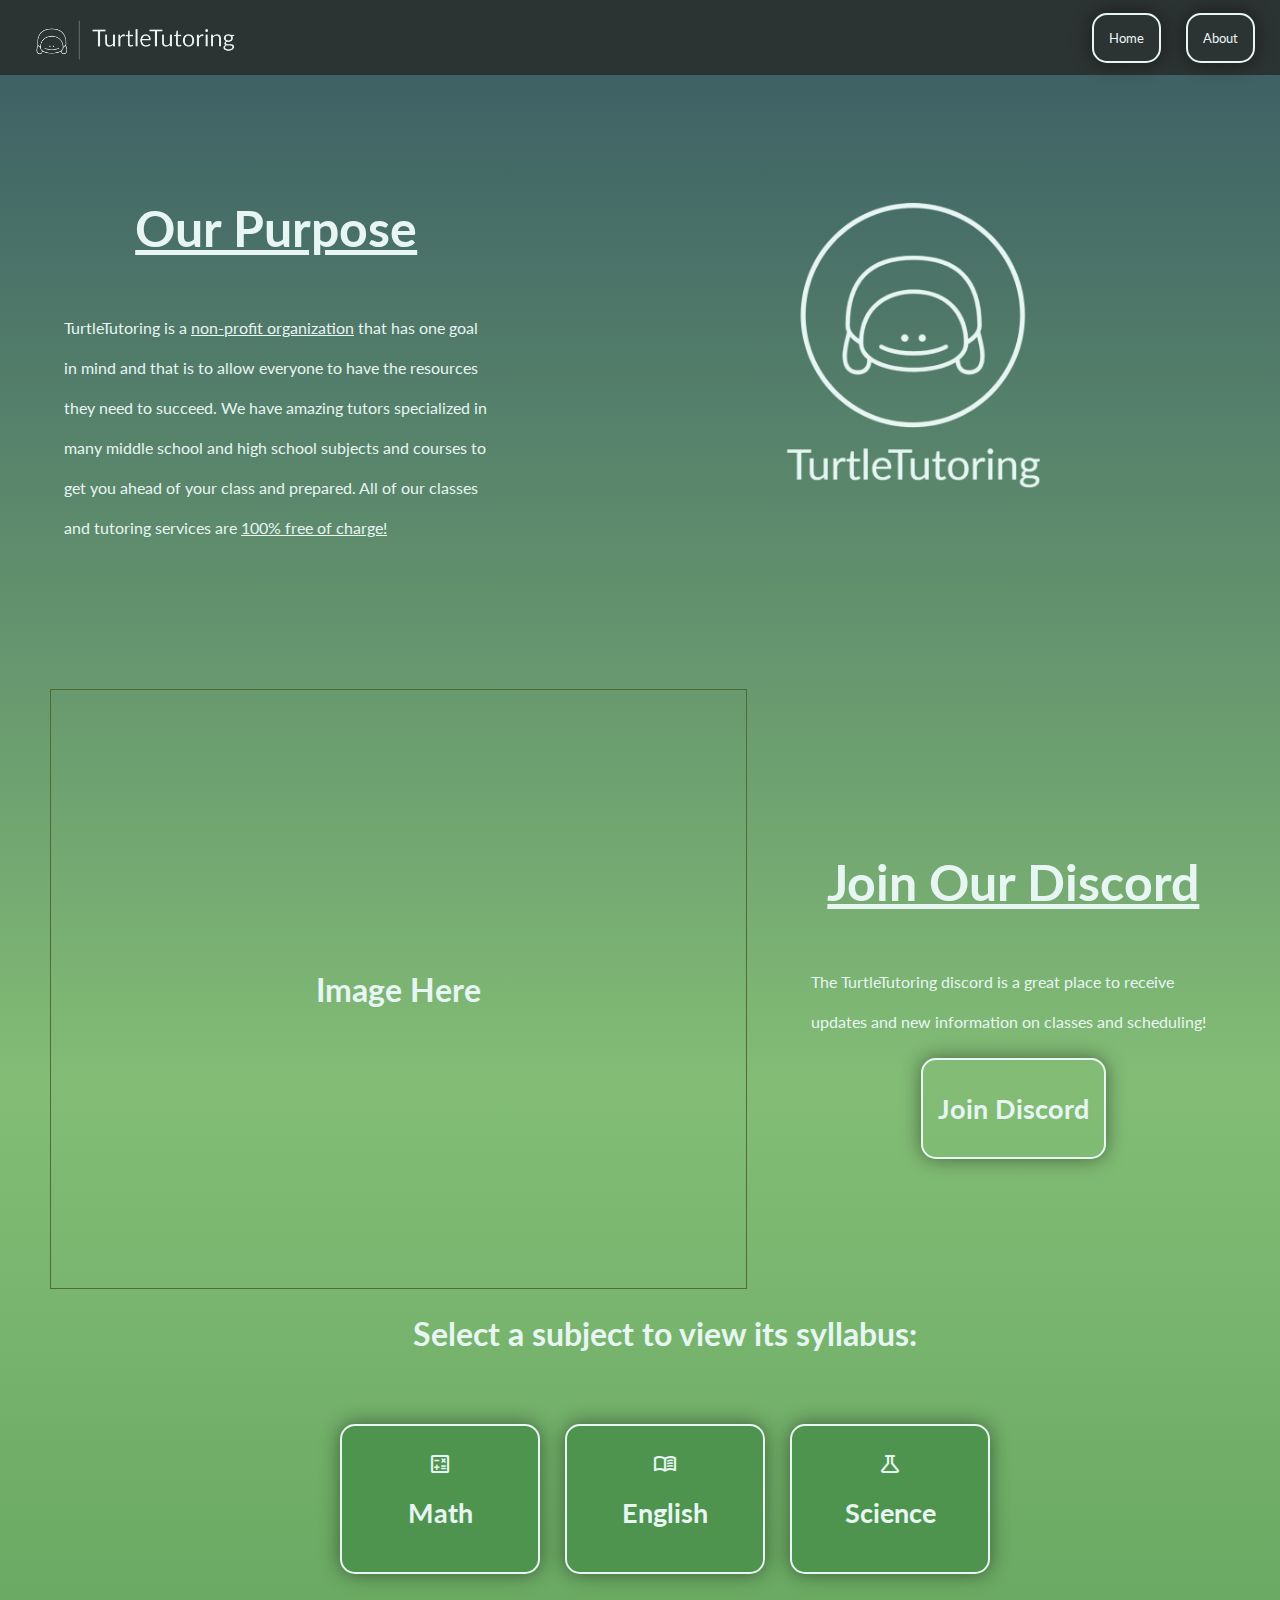
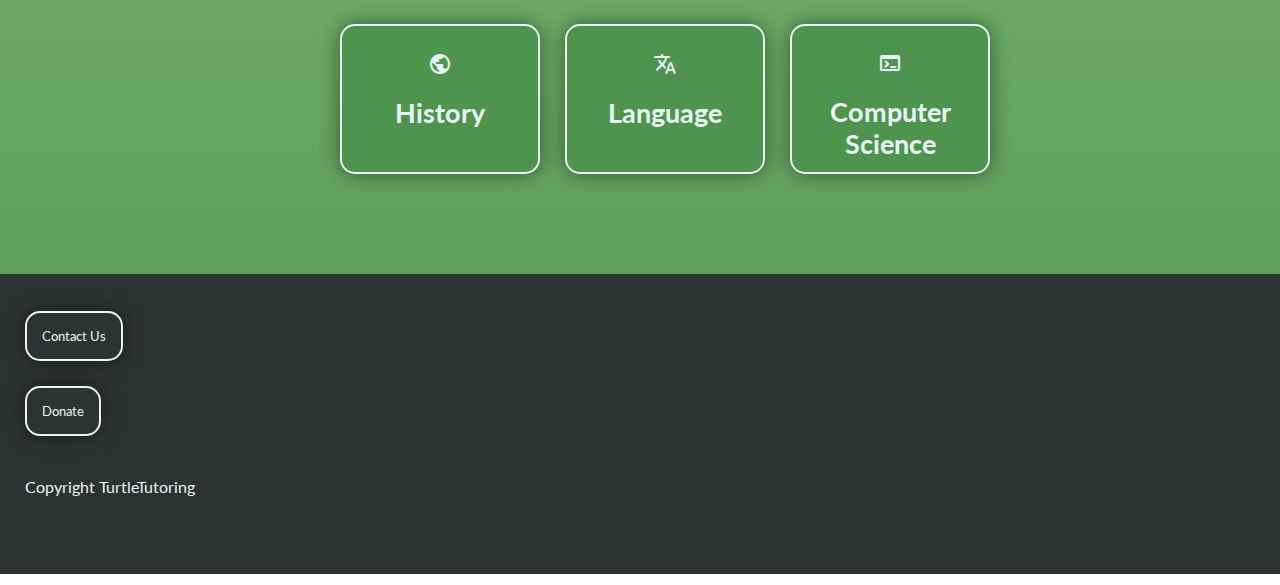
==== index.html @ 361eaab9 "Update index.html" ====
<!DOCTYPE html>
<html>
<link rel="stylesheet" href="Main.css"></link>
<link href="https://fonts.googleapis.com/css2?family=Material+Icons" rel="stylesheet">
<link href="https://fonts.googleapis.com/css2?family=Material+Symbols+Rounded" rel="stylesheet">
<link href="https://fonts.googleapis.com/css2?family=Lato:wght@700&display=swap" rel="stylesheet">
<meta name="viewport" content="width=device-width, initial-scale=1.0">

<head>
    <title>TurtleTutoring</title>
    <meta name="msvalidate.01" content="4EE247298F6957DA3C3ECA3E8CF05C0C" />
</head>

<body id="body" class="body">
    <div class="sticky">
        <div class="navbar">
            <button style="position:absolute; margin-left: 25px; margin-top: 10px; background-color: transparent; padding: 10px; border: none; box-shadow: none;" class="button"><img style="display:flex; justify-content: start; height: 40px;" src="Images/TurtleTutoringNavbar.png"></button>
            <div style=" width: 100%; height: 75px; display: flex; align-items: center; justify-content: end;">
                <button class="button">Home</button>
                <div id="spacing"></div>
                <button class="button">About</button>
                <div id="spacing"></div>
            </div>
        </div>
    </div>

    <section>
        <div style="display: flex;">
            <div id="titlearea">
                <h1 style="font-size: 50px;"><u>Our Purpose</u></h1>
                <p style="line-height: 40px;">TurtleTutoring is a <u>non-profit organization</u> that has one goal in mind and that is to allow everyone to have the resources they need to succeed. We have amazing tutors specialized in many middle school and high school subjects and courses to get you ahead of your class and prepared. All of our classes and tutoring services are <u>100% free of charge!</u></p>
            </div>
            <div style="display: flex; justify-content: center; align-items: center; background-color: transparent; width: 60%">
                <img style="width: 500px; height: 500px;" src="Images/TurtleTutoringLogo.png">
            </div>
        </div>
    </section>

    <div id="spacing"></div>

    <div style="display: flex;">
        <div style="display: flex; align-items: center; justify-content: center; width: 60%; border: 1px solid #4E6B35; margin-left: 50px;">
            <h1>Image Here</h1>
        </div>
        <div id="sidetext">
            <h1 style="font-size: 50px;"><u>Join Our Discord</u></h1>
            <p style="line-height: 40px;">The TurtleTutoring discord is a great place to receive updates and new information on classes and scheduling!</p>
            <div class="buttonholder">
                <button onclick="discord();" class="button">
                    <h1>Join Discord</h1>
                </button>
            </div>
        </div>
    </div>

    <section>
        <div style="display: flex; align-items:center; justify-content: center;">
            <div id="spacing"></div>
            <div id="spacing"></div>
            
            

            <div>

                <h1 style="text-align: center; margin-top: 25px;">Select a subject to view its syllabus:</h1>
                <div class="cardholder">

                    <div class="buttonholder">
                        <button class="cardbutton">
                            <span class="material-symbols-rounded">calculate</span>
                            <h1 style="text-align: center;">Math</h1>
                        </button>
                    </div>
            
                    <div id="spacing"></div>
            
                    <div class="buttonholder">
                        <button class="cardbutton">
                            <span class="material-symbols-rounded">menu_book</span>
                            <h1 style="text-align: center;">English</h1>
                        </button>
                    </div>
            
                    <div id="spacing"></div>
            
                    <div class="buttonholder">
                        <button class="cardbutton">
                            <span class="material-symbols-rounded">science</span>
                            <h1 style="text-align: center;">Science</h1>
                        </button>
                    </div>
                </div>

                <div class="cardholder">
                    <div class="buttonholder">
                        <button class="cardbutton">
                            <span class="material-symbols-rounded">public</span>
                            <h1 style="text-align: center;">History</h1>
                        </button>
                    </div>
            
                    <div id="spacing"></div>
            
                    <div class="buttonholder">
                        <button class="cardbutton">
                            <span class="material-symbols-rounded">translate</span>
                            <h1 style="text-align: center;">Language</h1>
                        </button>
                    </div>
            
                    <div id="spacing"></div>
            
                    <div class="buttonholder">
                        <button class="cardbutton">
                            <span class="material-symbols-rounded">terminal</span>
                            <h1 style="text-align: center;">Computer Science</h1>
                        </button>
                    </div>
                </div>

                <div class="cardholder">
                    <div class="buttonholder">
                        
                    </div>
                </div>
            </div>
        </div>
    </section>

    <section>
        
    </section>

    <div id="spacing"></div>
    <div id="spacing"></div>
    <div id="spacing"></div>
    <div id="spacing"></div>

    <section>
        <div style="display: flex; background-color: #2C3333; padding-bottom: 50px; align-items: center; width: 100%; height: 250px;">
            <div id="spacing"></div>
            <div>
                <div id="spacing"></div>
                <button class="button">Contact Us</button>
                <div id="spacing"></div>
                <button class="button">Donate</button>
                <div id="spacing"></div>
                <p>Copyright TurtleTutoring</p>
            </div>
        </div>
    </section>

</html>
<script src="Main.js"></script>
<script async src="https://www.googletagmanager.com/gtag/js?id=UA-235185676-1%22%3E"></script>
<script>
  window.dataLayer = window.dataLayer || [];
  function gtag(){dataLayer.push(arguments);}
  gtag('js', new Date());

  gtag('config', 'UA-235185676-1');
</script>
---- Main.css ----
html {
    background-image: linear-gradient(#395B64, #83BD75, #4E944F);
    font-family: Lato;
    overflow-x: hidden;
    color: #E7F6F2;
}

body {
    margin: 0;
    padding: 0;
    animation: fadeInAnimation ease 3s;
    animation-iteration-count: 1;
    animation-fill-mode: forwards;
}
  
@keyframes fadeInAnimation {
    0% {
        opacity: 0;
    }
    100% {
        opacity: 1;
     }
}

.sticky {
    position: sticky;
    top: 0;
    width: 100%;
    height: 75px;
    z-index: 10;
}

.navbar {
    background-color: #2C3333;
    margin-top: -11px;
    height: 75px;
    z-index: 10;
  }

#titlearea {
    display: flex;
    background-color: transparent;
    width: 35%;
    padding: 0% 5%;
    height: 600px;
    align-items: center;
    justify-content: center;
    z-index: -1;
    flex-flow: column;
}

#sidetext {
    display: flex;
    background-color: transparent;
    width: 35%;
    padding: 0% 5%;
    height: 600px;
    align-items: center;
    justify-content: center;
    flex-flow: column;
}


#subjecttitlearea {
    position: absolute;
    background-color: #90fdaa;
    width: 100%;
    height: 150px;
    margin-top: -100px;
    z-index: -1;
}

#spacing {
    width: 25px;
    height: 25px;
}

#pageend {
    height: 25px;
}

.cardholder {
    display: flex;
    justify-content: center;
}

/* .cardnohover {
    margin-top: 50px;
    background-color: #B5D359;
    border-radius: 15px;
    width: 200px;
    height: 150px;
    transition: 0.5s;
    padding: 25px;
    box-shadow: 0px 0px 20px #00000075;
    border: 2px solid #4E6B35;
}

.card {
    margin-top: 50px;
    background-color: #B5D359;
    border-radius: 15px;
    width: 200px;
    height: 150px;
    transition: 0.5s;
    padding: 25px;
    box-shadow: 0px 0px 20px #00000075;
    border: 2px solid #4E6B35;
}

.card:hover {
    box-shadow: 0px 0px 20px #000000;
    transform: scale(1.1);
    transition: 0.5s;
} */

.buttonholder {
    display: flex;
    justify-content: center;
}

.cardbutton {
    margin-top: 50px;
    background-color: #4E944F;
    color: #E7F6F2;
    font-family: Lato;
    border-radius: 15px;
    width: 200px;
    height: 150px;
    outline: none;
    border: none;
    box-shadow: 0px 0px 20px #00000075;
    padding: 25px;
    transition: 0.5s;
    border: 2px solid #E7F6F2;
}

.cardbutton:hover {
    box-shadow: 0px 0px 20px #000000;
    transform: scale(1.1);
    transition: 0.5s;
}

.button {
    background-color: transparent;
    color: #E7F6F2;
    font-family: Lato;
    border-radius: 15px;
    outline: none;
    border: none;
    box-shadow: 0px 0px 20px #00000075;
    padding: 15px;
    transition: 0.5s;
    border: 2px solid #E7F6F2;
}

.button:hover {
    transform: scale(1.1);
    transition: 0.5s;
}

.text {
    margin-top: 100px;
    text-align: center;
    line-height: 50px;
}
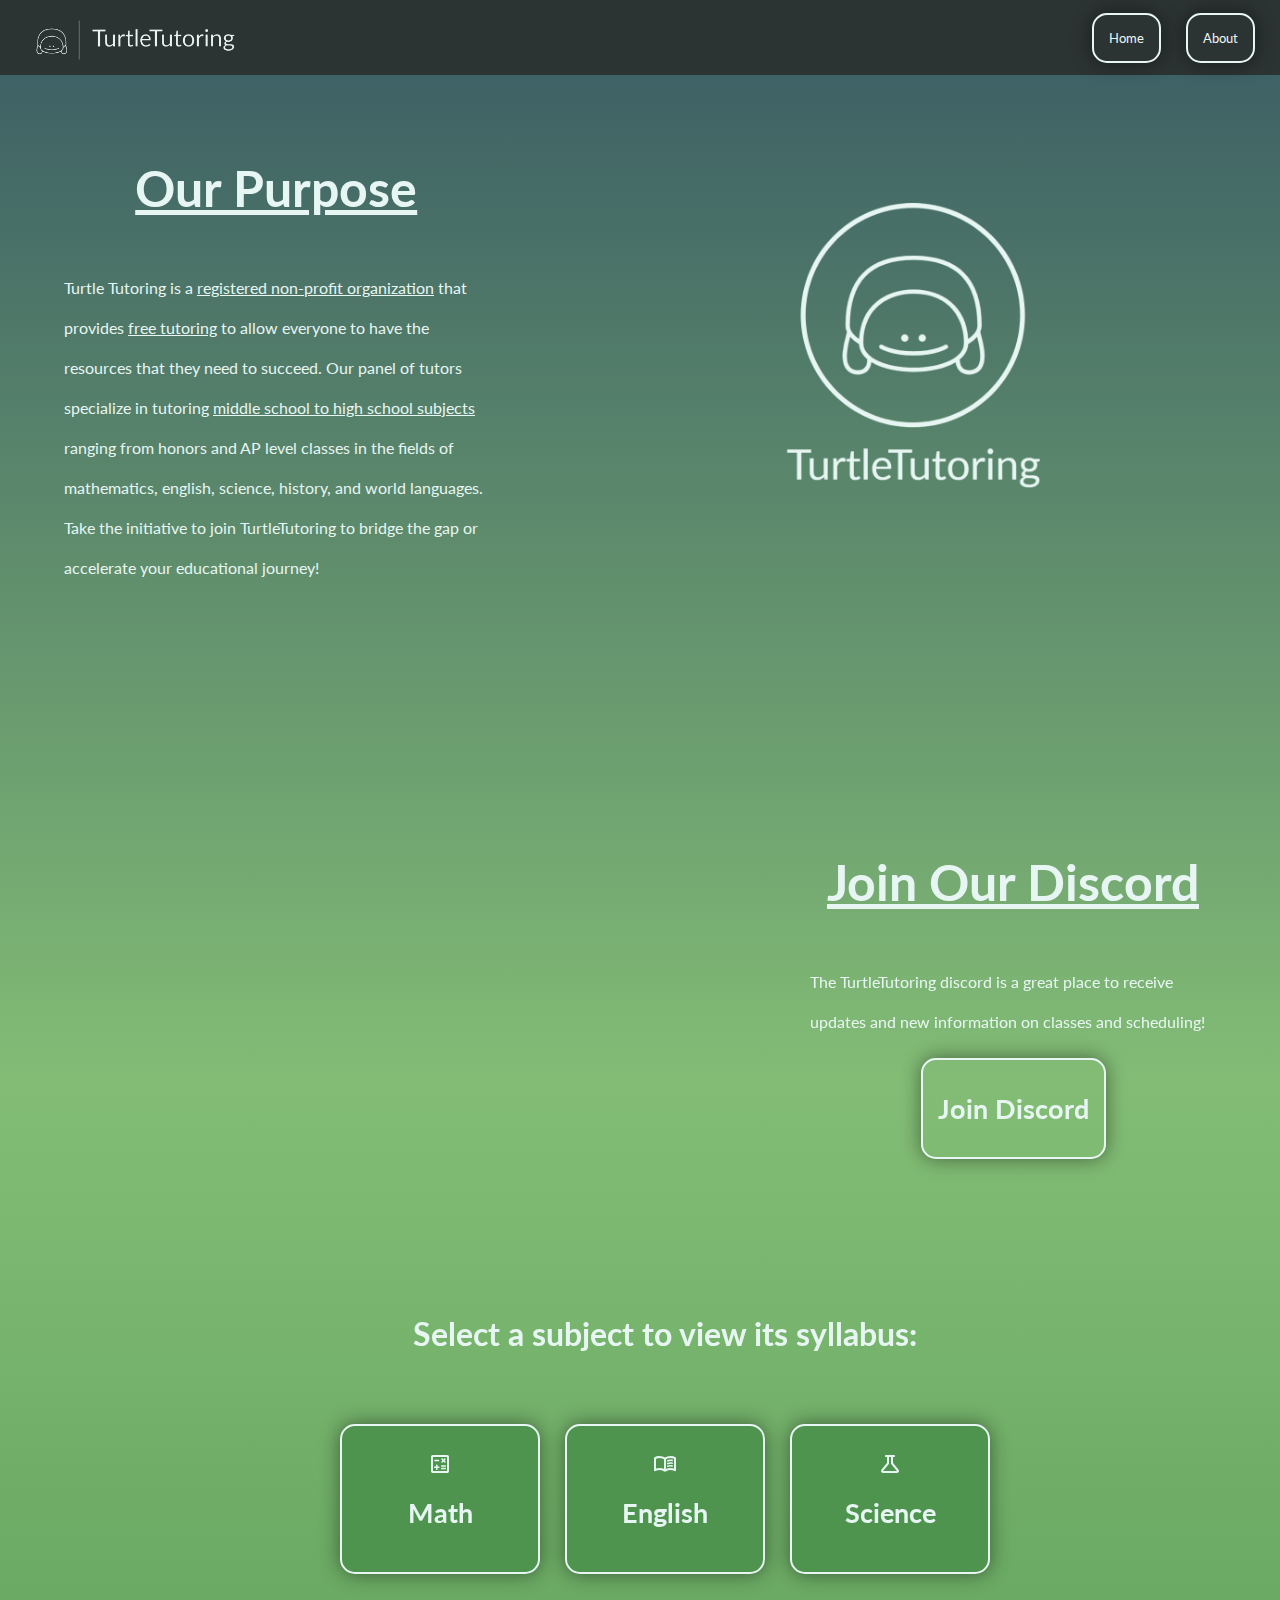
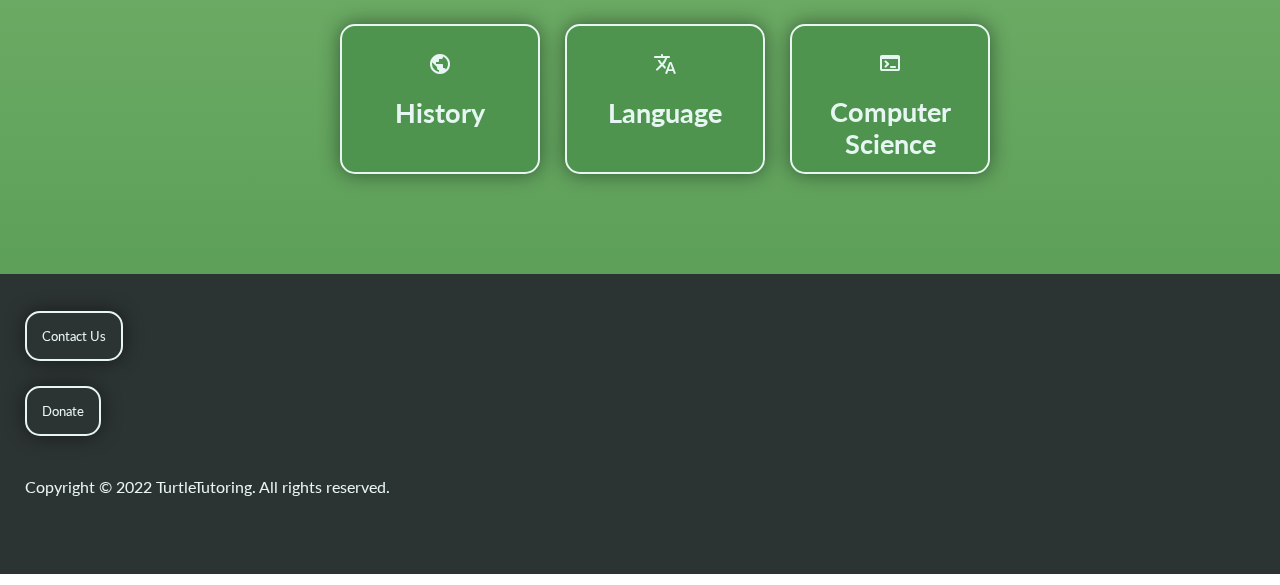
==== commit 2ceade86: "Update index.html" ====
--- a/index.html
+++ b/index.html
@@ -3,22 +3,23 @@
 <link rel="stylesheet" href="Main.css"></link>
 <link href="https://fonts.googleapis.com/css2?family=Material+Icons" rel="stylesheet">
 <link href="https://fonts.googleapis.com/css2?family=Material+Symbols+Rounded" rel="stylesheet">
-<link href="https://fonts.googleapis.com/css2?family=Lato:wght@700&display=swap" rel="stylesheet">
+<link href="https://fonts.googleapis.com/css2?family=Lato:wght@500&display=swap" rel="stylesheet">
+<link rel="icon" type="image/x-icon" href="Images/TurtleTutoringLogo.png">
 <meta name="viewport" content="width=device-width, initial-scale=1.0">
+
 
 <head>
     <title>TurtleTutoring</title>
-    <meta name="msvalidate.01" content="4EE247298F6957DA3C3ECA3E8CF05C0C" />
 </head>
 
 <body id="body" class="body">
     <div class="sticky">
         <div class="navbar">
-            <button style="position:absolute; margin-left: 25px; margin-top: 10px; background-color: transparent; padding: 10px; border: none; box-shadow: none;" class="button"><img style="display:flex; justify-content: start; height: 40px;" src="Images/TurtleTutoringNavbar.png"></button>
-            <div style=" width: 100%; height: 75px; display: flex; align-items: center; justify-content: end;">
-                <button class="button">Home</button>
+            <button onclick="home();" style="position:absolute; margin-left: 25px; margin-top: 10px; background-color: transparent; padding: 10px; border: none; box-shadow: none;" class="button"><img style="display:flex; justify-content: start; height: 40px;" src="Images/TurtleTutoringNavbar.png"></button>
+            <div style="width: 100%; height: 75px; display: flex; align-items: center; justify-content: end;">
+                <button onclick="home();" class="button">Home</button>
                 <div id="spacing"></div>
-                <button class="button">About</button>
+                <button onclick="about();" class="button">About</button>
                 <div id="spacing"></div>
             </div>
         </div>
@@ -28,7 +29,11 @@
         <div style="display: flex;">
             <div id="titlearea">
                 <h1 style="font-size: 50px;"><u>Our Purpose</u></h1>
-                <p style="line-height: 40px;">TurtleTutoring is a <u>non-profit organization</u> that has one goal in mind and that is to allow everyone to have the resources they need to succeed. We have amazing tutors specialized in many middle school and high school subjects and courses to get you ahead of your class and prepared. All of our classes and tutoring services are <u>100% free of charge!</u></p>
+                <p style="line-height: 40px;">Turtle Tutoring is a <u>registered non-profit organization</u> that provides <u>free tutoring</u> to 
+                    allow everyone to have the resources that they need to succeed. Our panel of tutors specialize in tutoring 
+                    <u>middle school to high school subjects</u> ranging from honors and AP level classes 
+                    in the fields of mathematics, english, science, history, and world languages. 
+                    Take the initiative to join TurtleTutoring to bridge the gap or accelerate your educational journey!</p>
             </div>
             <div style="display: flex; justify-content: center; align-items: center; background-color: transparent; width: 60%">
                 <img style="width: 500px; height: 500px;" src="Images/TurtleTutoringLogo.png">
@@ -39,8 +44,8 @@
     <div id="spacing"></div>
 
     <div style="display: flex;">
-        <div style="display: flex; align-items: center; justify-content: center; width: 60%; border: 1px solid #4E6B35; margin-left: 50px;">
-            <h1>Image Here</h1>
+        <div style="display: flex; align-items: center; justify-content: center; width: 60%; margin-left: 50px;">
+            <iframe src="https://discord.com/widget?id=997608874729275493&theme=light" width="350" height="500" allowtransparency="true" frameborder="0" sandbox="allow-popups allow-popups-to-escape-sandbox allow-same-origin allow-scripts"></iframe>
         </div>
         <div id="sidetext">
             <h1 style="font-size: 50px;"><u>Join Our Discord</u></h1>
@@ -56,9 +61,7 @@
     <section>
         <div style="display: flex; align-items:center; justify-content: center;">
             <div id="spacing"></div>
-            <div id="spacing"></div>
-            
-            
+            <div id="spacing"></div>            
 
             <div>
 
@@ -66,7 +69,7 @@
                 <div class="cardholder">
 
                     <div class="buttonholder">
-                        <button class="cardbutton">
+                        <button onclick="math();" class="cardbutton">
                             <span class="material-symbols-rounded">calculate</span>
                             <h1 style="text-align: center;">Math</h1>
                         </button>
@@ -145,7 +148,7 @@
                 <div id="spacing"></div>
                 <button class="button">Donate</button>
                 <div id="spacing"></div>
-                <p>Copyright TurtleTutoring</p>
+                <p>Copyright © 2022 TurtleTutoring. All rights reserved.</p>
             </div>
         </div>
     </section>
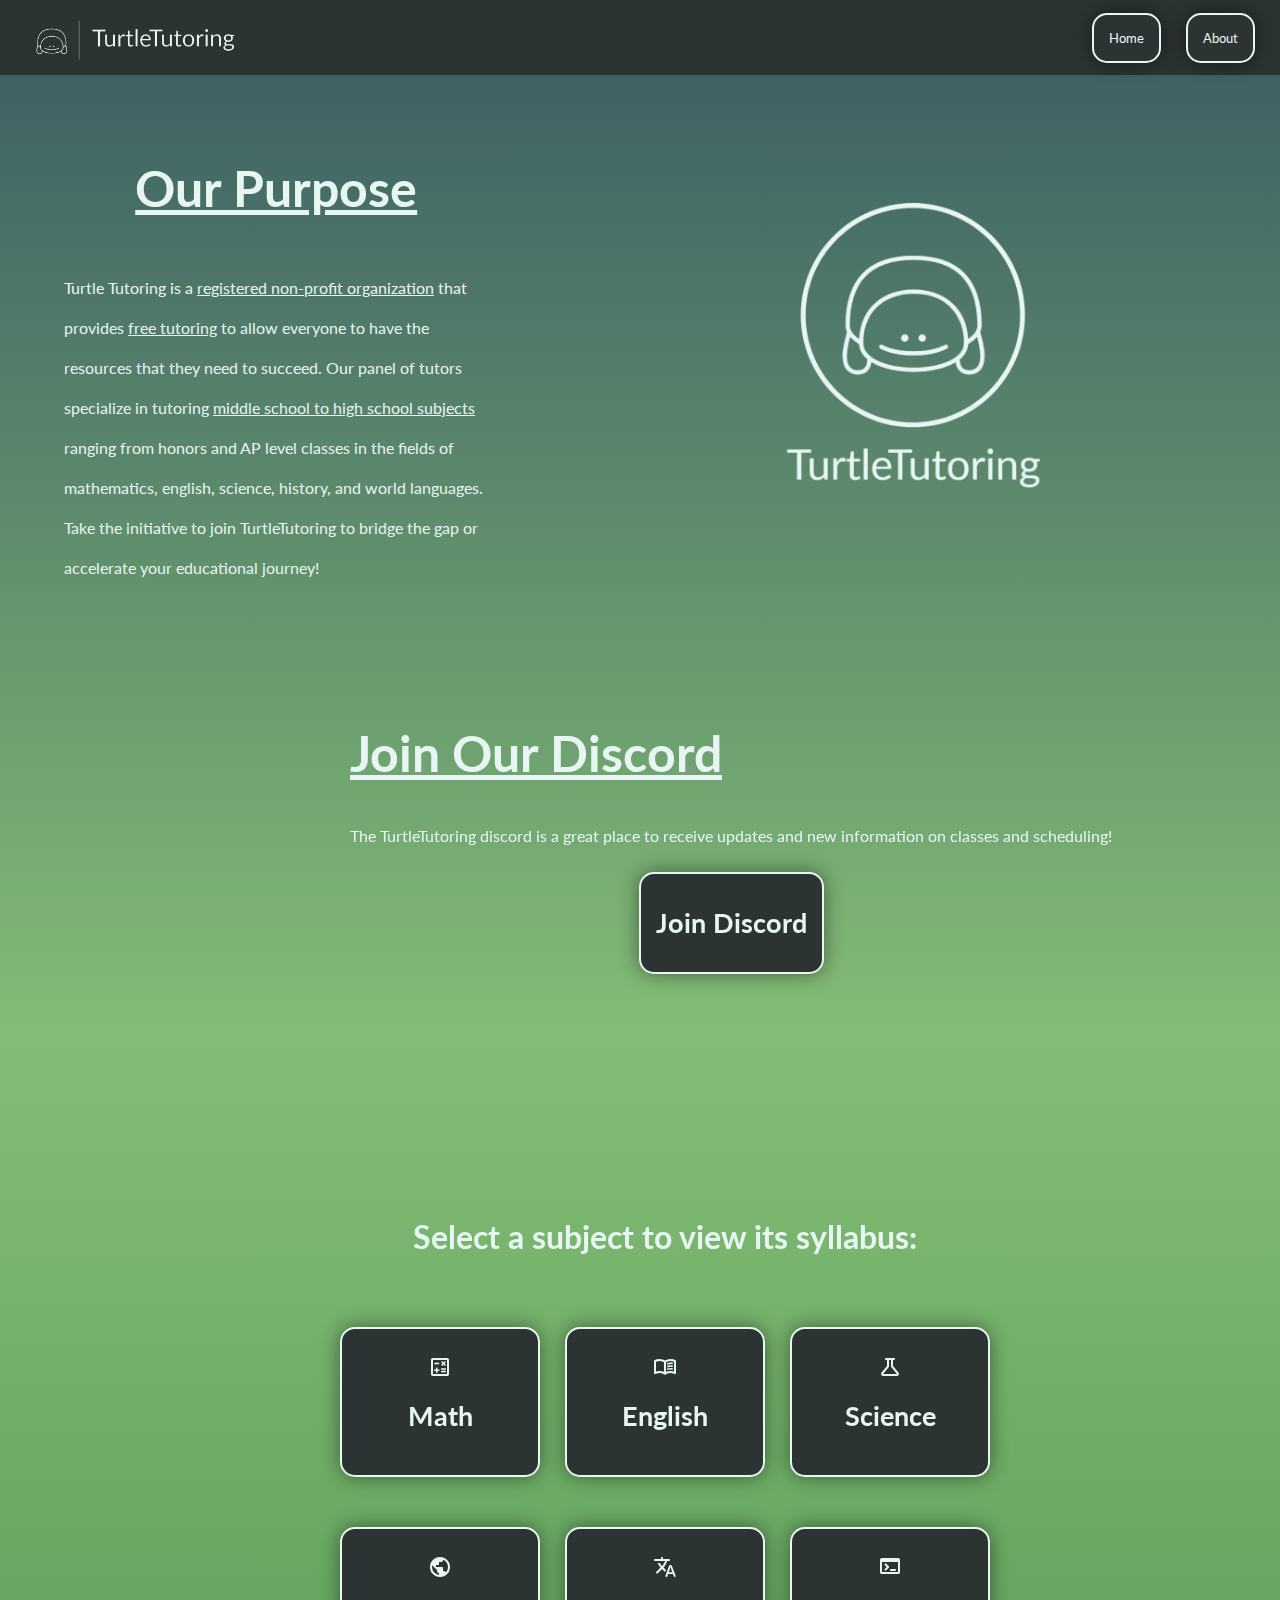
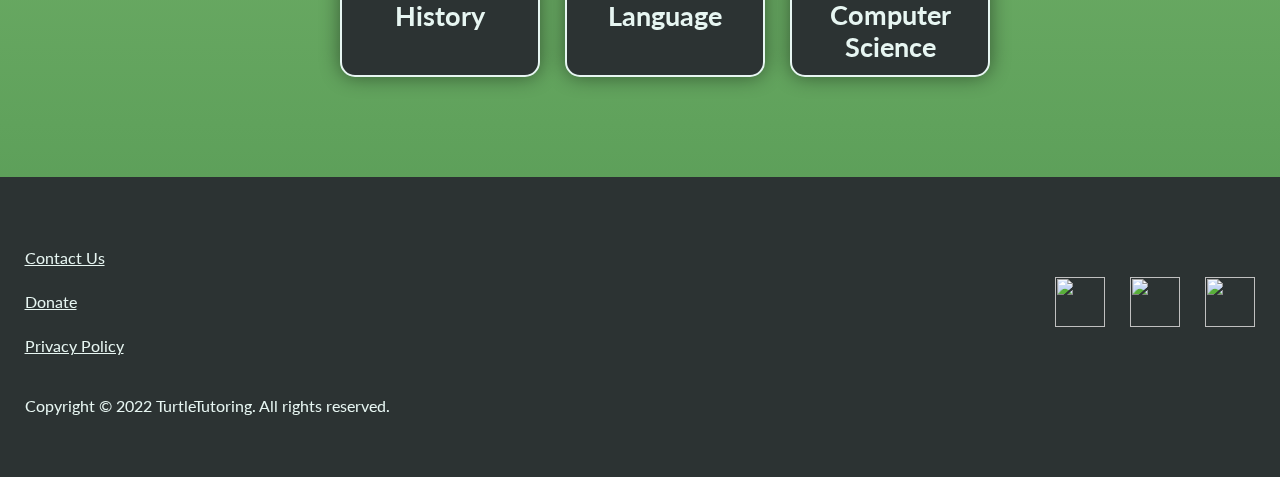
==== commit f38c3f55: "Update index.html" ====
--- a/index.html
+++ b/index.html
@@ -33,7 +33,8 @@
                     allow everyone to have the resources that they need to succeed. Our panel of tutors specialize in tutoring 
                     <u>middle school to high school subjects</u> ranging from honors and AP level classes 
                     in the fields of mathematics, english, science, history, and world languages. 
-                    Take the initiative to join TurtleTutoring to bridge the gap or accelerate your educational journey!</p>
+                    Take the initiative to join TurtleTutoring to bridge the gap or accelerate your educational journey!
+                </p>
             </div>
             <div style="display: flex; justify-content: center; align-items: center; background-color: transparent; width: 60%">
                 <img style="width: 500px; height: 500px;" src="Images/TurtleTutoringLogo.png">
@@ -44,10 +45,10 @@
     <div id="spacing"></div>
 
     <div style="display: flex;">
-        <div style="display: flex; align-items: center; justify-content: center; width: 60%; margin-left: 50px;">
+        <div id="widesidetext">
             <iframe src="https://discord.com/widget?id=997608874729275493&theme=light" width="350" height="500" allowtransparency="true" frameborder="0" sandbox="allow-popups allow-popups-to-escape-sandbox allow-same-origin allow-scripts"></iframe>
         </div>
-        <div id="sidetext">
+        <div id="slimsidetext">
             <h1 style="font-size: 50px;"><u>Join Our Discord</u></h1>
             <p style="line-height: 40px;">The TurtleTutoring discord is a great place to receive updates and new information on classes and scheduling!</p>
             <div class="buttonholder">
@@ -130,10 +131,6 @@
         </div>
     </section>
 
-    <section>
-        
-    </section>
-
     <div id="spacing"></div>
     <div id="spacing"></div>
     <div id="spacing"></div>
@@ -142,13 +139,25 @@
     <section>
         <div style="display: flex; background-color: #2C3333; padding-bottom: 50px; align-items: center; width: 100%; height: 250px;">
             <div id="spacing"></div>
-            <div>
+            <div style="display: flex; background-color: transparent; width: 30%; flex-flow: column;">
                 <div id="spacing"></div>
-                <button class="button">Contact Us</button>
                 <div id="spacing"></div>
-                <button class="button">Donate</button>
+                <div id="spacing"></div>
+                <a href="" style="color: #E7F6F2">Contact Us</a>
+                <div id="spacing"></div>
+                <a href="" style="color: #E7F6F2">Donate</a>
+                <div id="spacing"></div>
+                <a href="Privacy.html" style="color: #E7F6F2">Privacy Policy</a>
                 <div id="spacing"></div>
                 <p>Copyright © 2022 TurtleTutoring. All rights reserved.</p>
+            </div>
+            <div style="display: flex; justify-content: right; background-color: transparent; width: 70%">
+                <img style="width: 50px; height: 50px;" src="Images/InstagramLogo.png">
+                <div id="spacing"></div>
+                <img style="width: 50px; height: 50px;" src="Images/LinkedInLogo.png">
+                <div id="spacing"></div>
+                <img style="width: 50px; height: 50px;" src="Images/FacebookLogo.png">
+                <div id="spacing"></div>
             </div>
         </div>
     </section>
--- a/Main.css
+++ b/Main.css
@@ -1,7 +1,6 @@
 html {
     background-image: linear-gradient(#395B64, #83BD75, #4E944F);
     font-family: Lato;
-    overflow-x: hidden;
     color: #E7F6F2;
 }
 
@@ -84,7 +83,7 @@
     justify-content: center;
 }
 
-/* .cardnohover {
+/* /* .cardnohover {
     margin-top: 50px;
     background-color: #B5D359;
     border-radius: 15px;
@@ -94,25 +93,51 @@
     padding: 25px;
     box-shadow: 0px 0px 20px #00000075;
     border: 2px solid #4E6B35;
-}
+} */
 
 .card {
     margin-top: 50px;
-    background-color: #B5D359;
-    border-radius: 15px;
-    width: 200px;
-    height: 150px;
-    transition: 0.5s;
-    padding: 25px;
-    box-shadow: 0px 0px 20px #00000075;
-    border: 2px solid #4E6B35;
+    background-color: #2C3333;
+    color: #E7F6F2;
+    font-family: Lato;
+    border-radius: 15px;
+    width: 250px;
+    height: 150px;
+    outline: none;
+    border: none;
+    box-shadow: 0px 0px 20px #00000075;
+    padding: 25px;
+    transition: 0.5s;
+    border: 2px solid #E7F6F2;
 }
 
 .card:hover {
     box-shadow: 0px 0px 20px #000000;
     transform: scale(1.1);
     transition: 0.5s;
-} */
+}
+
+.maincard {
+    margin-top: 50px;
+    background-color: #2C3333;
+    color: #E7F6F2;
+    font-family: Lato;
+    border-radius: 15px;
+    width: 250px;
+    height: 400px;
+    outline: none;
+    border: none;
+    box-shadow: 0px 0px 20px #00000075;
+    padding: 25px;
+    transition: 0.5s;
+    border: 2px solid #E7F6F2;
+}
+
+.maincard:hover {
+    box-shadow: 0px 0px 20px #000000;
+    transform: scale(1.1);
+    transition: 0.5s;
+}
 
 .buttonholder {
     display: flex;
@@ -121,7 +146,7 @@
 
 .cardbutton {
     margin-top: 50px;
-    background-color: #4E944F;
+    background-color: #2C3333;
     color: #E7F6F2;
     font-family: Lato;
     border-radius: 15px;
@@ -142,7 +167,7 @@
 }
 
 .button {
-    background-color: transparent;
+    background-color: #2C3333;
     color: #E7F6F2;
     font-family: Lato;
     border-radius: 15px;
@@ -164,3 +189,15 @@
     text-align: center;
     line-height: 50px;
 }
+
+.pfpholder {
+    display: flex;
+    justify-content: center;
+    align-items: center;
+}
+
+.pfp {
+    width: 100px;
+    height: 100px;
+    border-radius: 50%;
+}
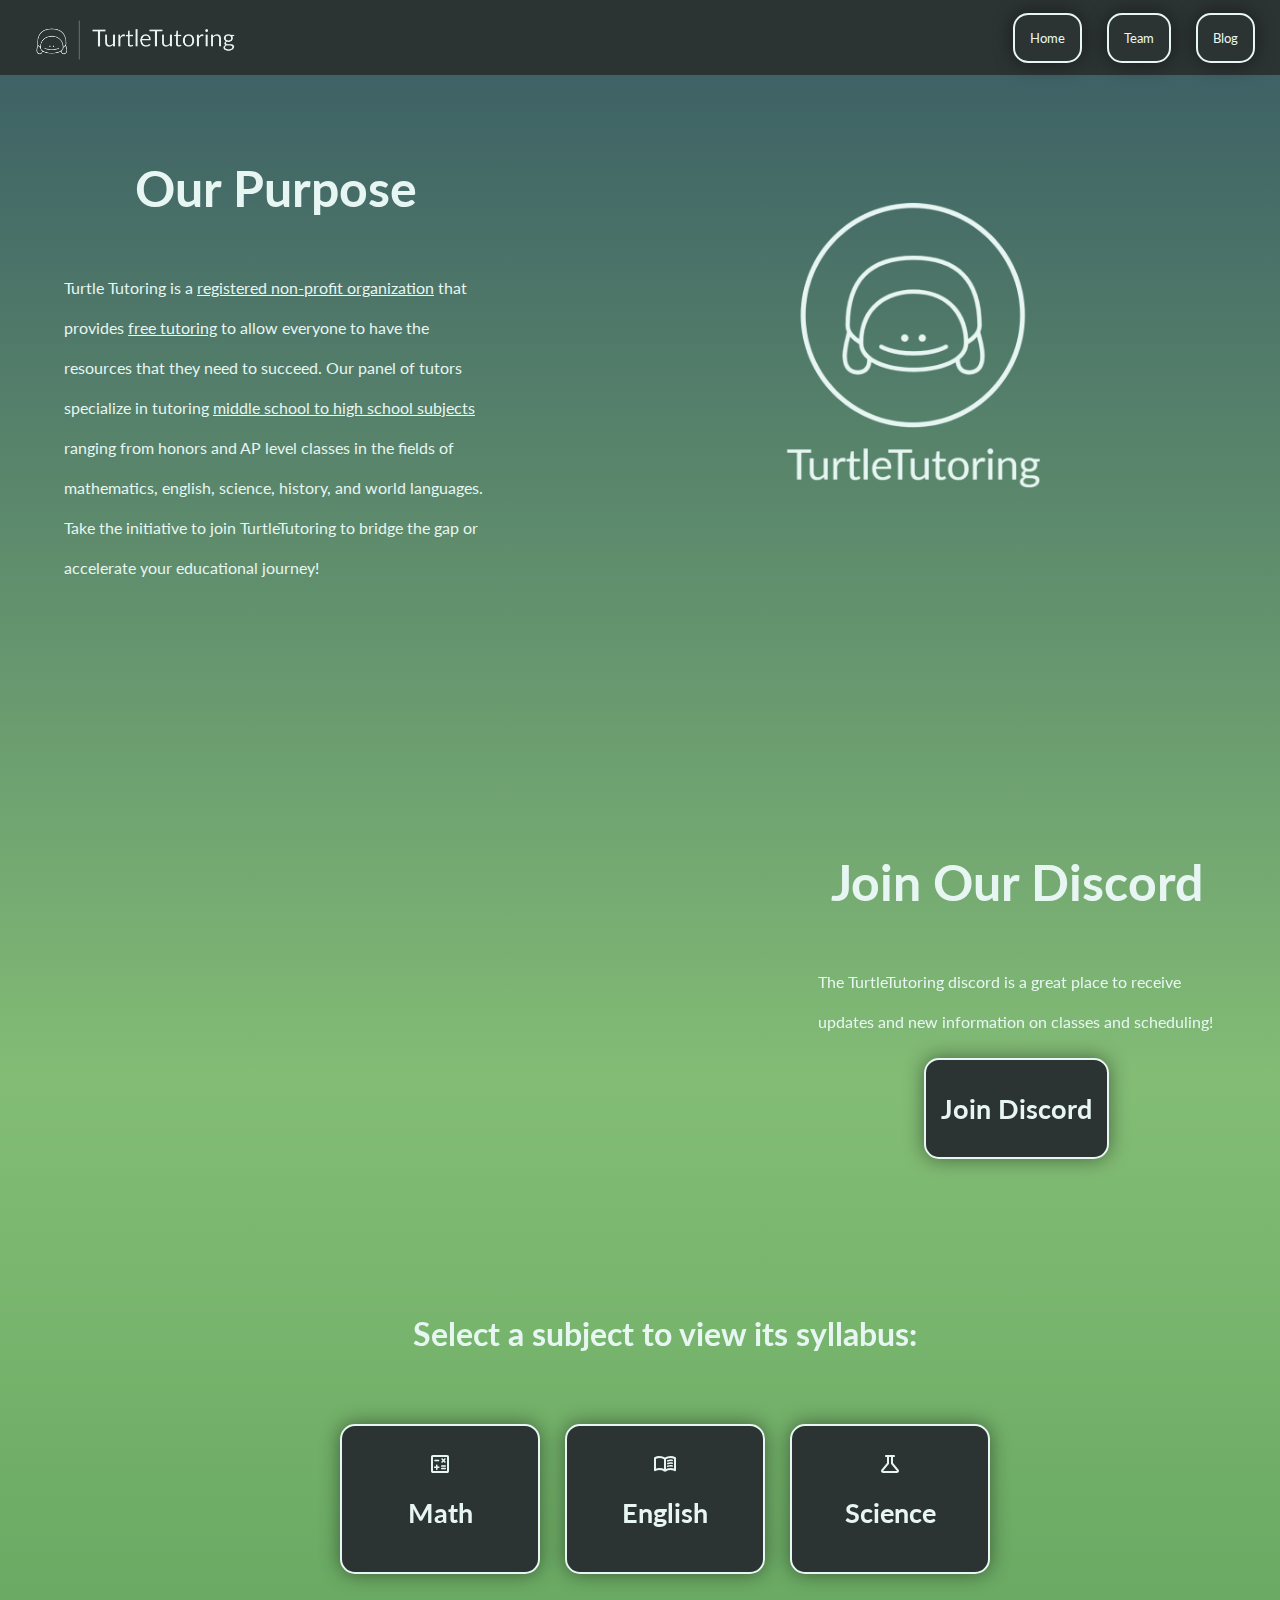
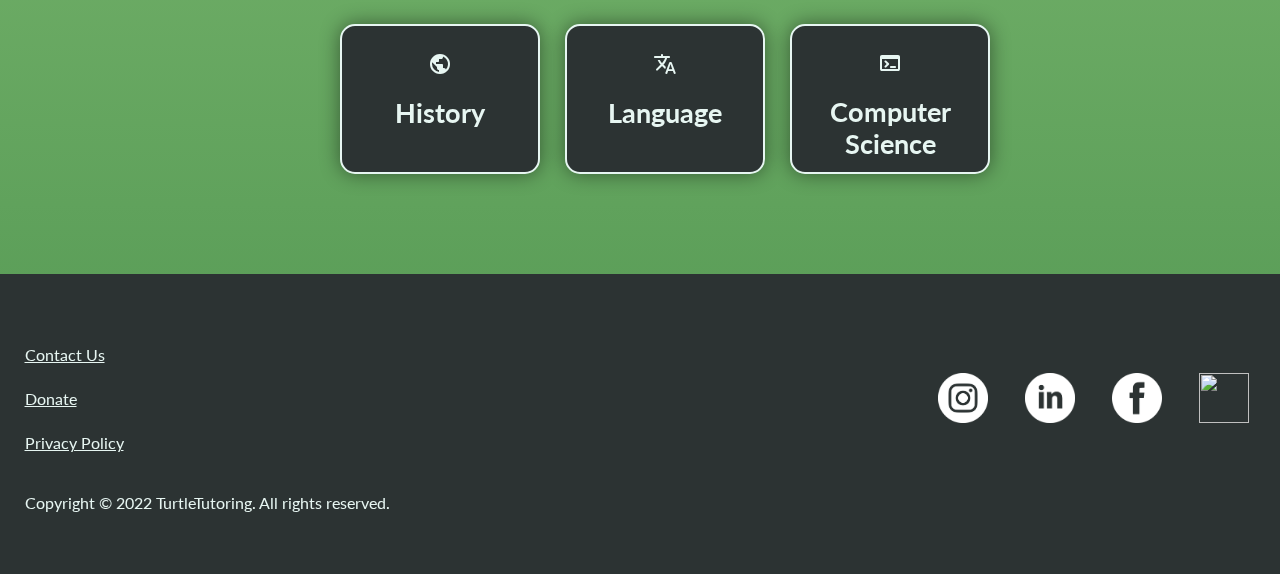
==== commit cd2b6fb7: "Update index.html" ====
--- a/index.html
+++ b/index.html
@@ -5,11 +5,18 @@
 <link href="https://fonts.googleapis.com/css2?family=Material+Symbols+Rounded" rel="stylesheet">
 <link href="https://fonts.googleapis.com/css2?family=Lato:wght@500&display=swap" rel="stylesheet">
 <link rel="icon" type="image/x-icon" href="Images/TurtleTutoringLogo.png">
-<meta name="viewport" content="width=device-width, initial-scale=1.0">
 
 
 <head>
     <title>TurtleTutoring</title>
+    <meta charset="UTF-8">
+    <meta name="description" content="Turtle Tutoring is a registered non-profit organization that provides free tutoring to 
+    allow everyone to have the resources that they need to succeed. Our panel of tutors specialize in tutoring 
+    middle school to high school subjects ranging from honors and AP level classes 
+    in the fields of mathematics, english, science, history, and world languages. 
+    Take the initiative to join TurtleTutoring to bridge the gap or accelerate your educational journey!">
+    <meta name="keywords" content="Turtle, Tutoring, TurtleTutoring, Math, English, Science, History, Language, Computer Science">
+    <meta name="viewport" content="width=device-width, initial-scale=1.0">
 </head>
 
 <body id="body" class="body">
@@ -19,7 +26,9 @@
             <div style="width: 100%; height: 75px; display: flex; align-items: center; justify-content: end;">
                 <button onclick="home();" class="button">Home</button>
                 <div id="spacing"></div>
-                <button onclick="about();" class="button">About</button>
+                <button onclick="team();" class="button">Team</button>
+                <div id="spacing"></div>
+                <button onclick="blog();" class="button">Blog</button>
                 <div id="spacing"></div>
             </div>
         </div>
@@ -28,7 +37,7 @@
     <section>
         <div style="display: flex;">
             <div id="titlearea">
-                <h1 style="font-size: 50px;"><u>Our Purpose</u></h1>
+                <h1 style="font-size: 50px;">Our Purpose</h1>
                 <p style="line-height: 40px;">Turtle Tutoring is a <u>registered non-profit organization</u> that provides <u>free tutoring</u> to 
                     allow everyone to have the resources that they need to succeed. Our panel of tutors specialize in tutoring 
                     <u>middle school to high school subjects</u> ranging from honors and AP level classes 
@@ -49,7 +58,7 @@
             <iframe src="https://discord.com/widget?id=997608874729275493&theme=light" width="350" height="500" allowtransparency="true" frameborder="0" sandbox="allow-popups allow-popups-to-escape-sandbox allow-same-origin allow-scripts"></iframe>
         </div>
         <div id="slimsidetext">
-            <h1 style="font-size: 50px;"><u>Join Our Discord</u></h1>
+            <h1 style="font-size: 50px;">Join Our Discord</h1>
             <p style="line-height: 40px;">The TurtleTutoring discord is a great place to receive updates and new information on classes and scheduling!</p>
             <div class="buttonholder">
                 <button onclick="discord();" class="button">
@@ -152,11 +161,13 @@
                 <p>Copyright © 2022 TurtleTutoring. All rights reserved.</p>
             </div>
             <div style="display: flex; justify-content: right; background-color: transparent; width: 70%">
-                <img style="width: 50px; height: 50px;" src="Images/InstagramLogo.png">
+                <button onclick="instagram();" class="plainbutton"><img style="width: 50px; height: 50px;" src="Images/InstagramLogo.png"></button>
                 <div id="spacing"></div>
-                <img style="width: 50px; height: 50px;" src="Images/LinkedInLogo.png">
+                <button onclick="linkedin();" class="plainbutton"><img style="width: 50px; height: 50px;" src="Images/LinkedInLogo.png"></button>
                 <div id="spacing"></div>
-                <img style="width: 50px; height: 50px;" src="Images/FacebookLogo.png">
+                <button onclick="facebook();" class="plainbutton"><img style="width: 50px; height: 50px;" src="Images/FacebookLogo.png"></button>
+                <div id="spacing"></div>
+                <button onclick="twitter();" class="plainbutton"><img style="width: 50px; height: 50px;" src="Images/TwitterLogo.png"></button>
                 <div id="spacing"></div>
             </div>
         </div>
--- a/Main.css
+++ b/Main.css
@@ -2,12 +2,13 @@
     background-image: linear-gradient(#395B64, #83BD75, #4E944F);
     font-family: Lato;
     color: #E7F6F2;
+    scroll-behavior: smooth;
 }
 
 body {
     margin: 0;
     padding: 0;
-    animation: fadeInAnimation ease 3s;
+    animation: fadeInAnimation ease 1.5s;
     animation-iteration-count: 1;
     animation-fill-mode: forwards;
 }
@@ -48,7 +49,7 @@
     flex-flow: column;
 }
 
-#sidetext {
+#slimsidetext {
     display: flex;
     background-color: transparent;
     width: 35%;
@@ -59,6 +60,16 @@
     flex-flow: column;
 }
 
+#widesidetext {
+    display: flex;
+    background-color: transparent;
+    width: 55%;
+    padding: 0% 5%;
+    height: 600px;
+    align-items: center;
+    justify-content: center;
+    flex-flow: column;
+}
 
 #subjecttitlearea {
     position: absolute;
@@ -117,6 +128,28 @@
     transition: 0.5s;
 }
 
+.blogcard {
+    margin-top: 50px;
+    background-color: #2C3333;
+    color: #E7F6F2;
+    font-family: Lato;
+    border-radius: 15px;
+    width: 1250px;
+    height: 150px;
+    outline: none;
+    border: none;
+    box-shadow: 0px 0px 20px #00000075;
+    padding: 25px;
+    transition: 0.5s;
+    border: 2px solid #E7F6F2;
+}
+
+.blogcard:hover {
+    box-shadow: 0px 0px 20px #000000;
+    transform: scale(1.1);
+    transition: 0.5s;
+}
+
 .maincard {
     margin-top: 50px;
     background-color: #2C3333;
@@ -158,6 +191,7 @@
     padding: 25px;
     transition: 0.5s;
     border: 2px solid #E7F6F2;
+    cursor: pointer;
 }
 
 .cardbutton:hover {
@@ -177,9 +211,24 @@
     padding: 15px;
     transition: 0.5s;
     border: 2px solid #E7F6F2;
+    cursor: pointer;
 }
 
 .button:hover {
+    transform: scale(1.1);
+    transition: 0.5s;
+}
+
+.plainbutton {
+    background: transparent;
+    border-radius: 50%;
+    outline: none;
+    border: none;
+    transition: 0.5s;
+    cursor: pointer;
+}
+
+.plainbutton:hover {
     transform: scale(1.1);
     transition: 0.5s;
 }
@@ -201,3 +250,11 @@
     height: 100px;
     border-radius: 50%;
 }
+
+.subjectinfo {
+    display: flex;
+    border: 10px solid #E7F6F2;
+    border-radius: 15px;
+    margin-left: 25px;
+    margin-right: 25px;
+}
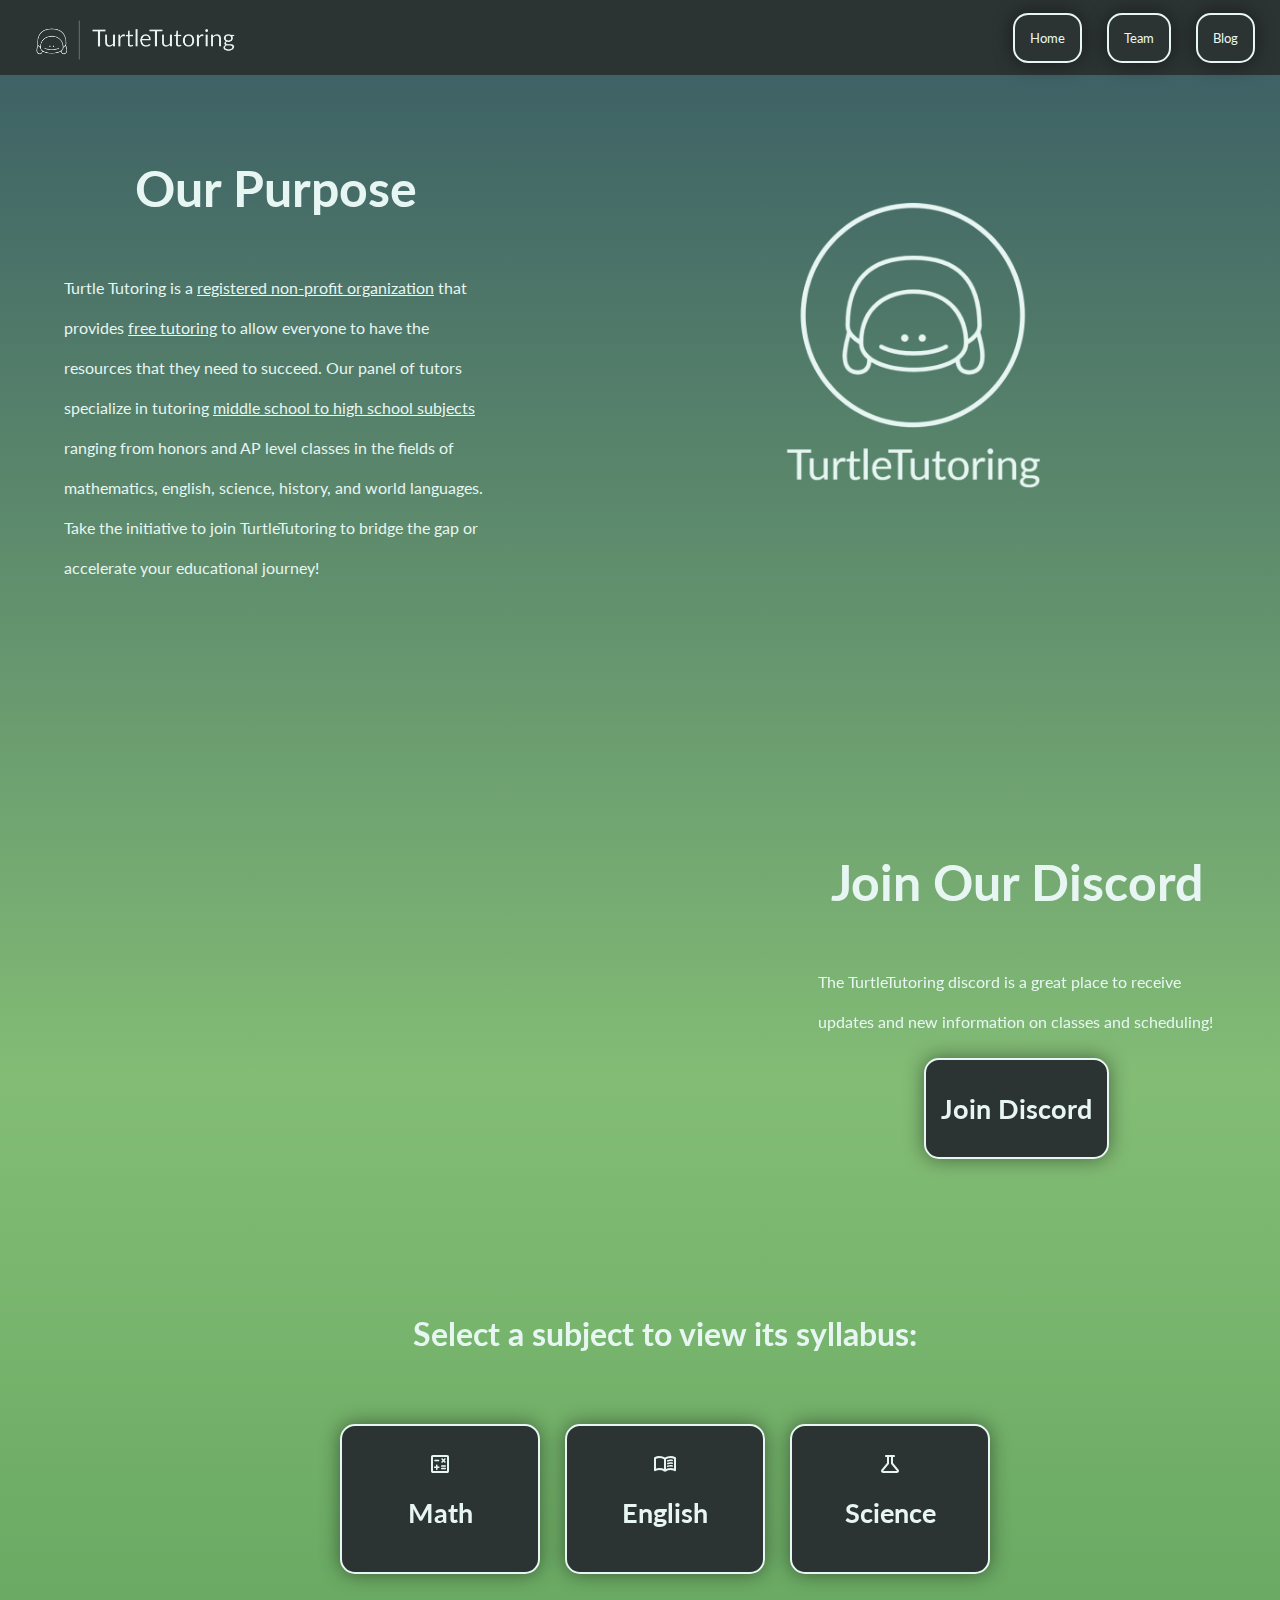
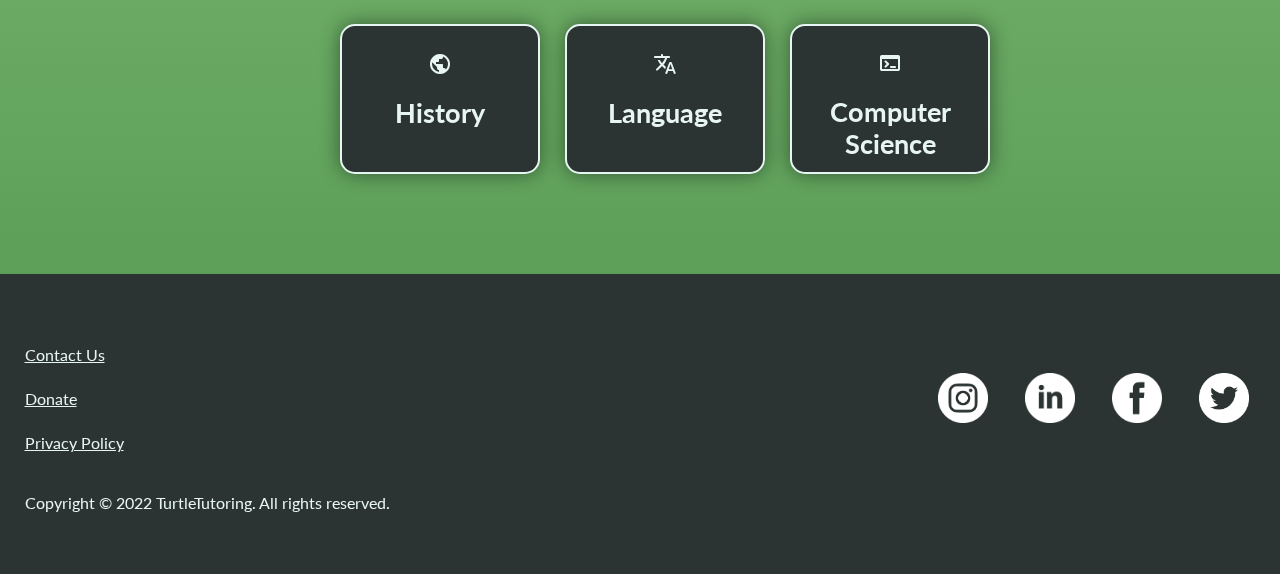
==== commit ad15cd72: "Update index.html" ====
--- a/index.html
+++ b/index.html
@@ -17,6 +17,7 @@
     Take the initiative to join TurtleTutoring to bridge the gap or accelerate your educational journey!">
     <meta name="keywords" content="Turtle, Tutoring, TurtleTutoring, Math, English, Science, History, Language, Computer Science">
     <meta name="viewport" content="width=device-width, initial-scale=1.0">
+    <meta name="msvalidate.01" content="11174C65F0B4F5BEB8A6DBBD23F3F751"/>
 </head>
 
 <body id="body" class="body">
--- a/Main.css
+++ b/Main.css
@@ -12,7 +12,7 @@
     animation-iteration-count: 1;
     animation-fill-mode: forwards;
 }
-  
+
 @keyframes fadeInAnimation {
     0% {
         opacity: 0;
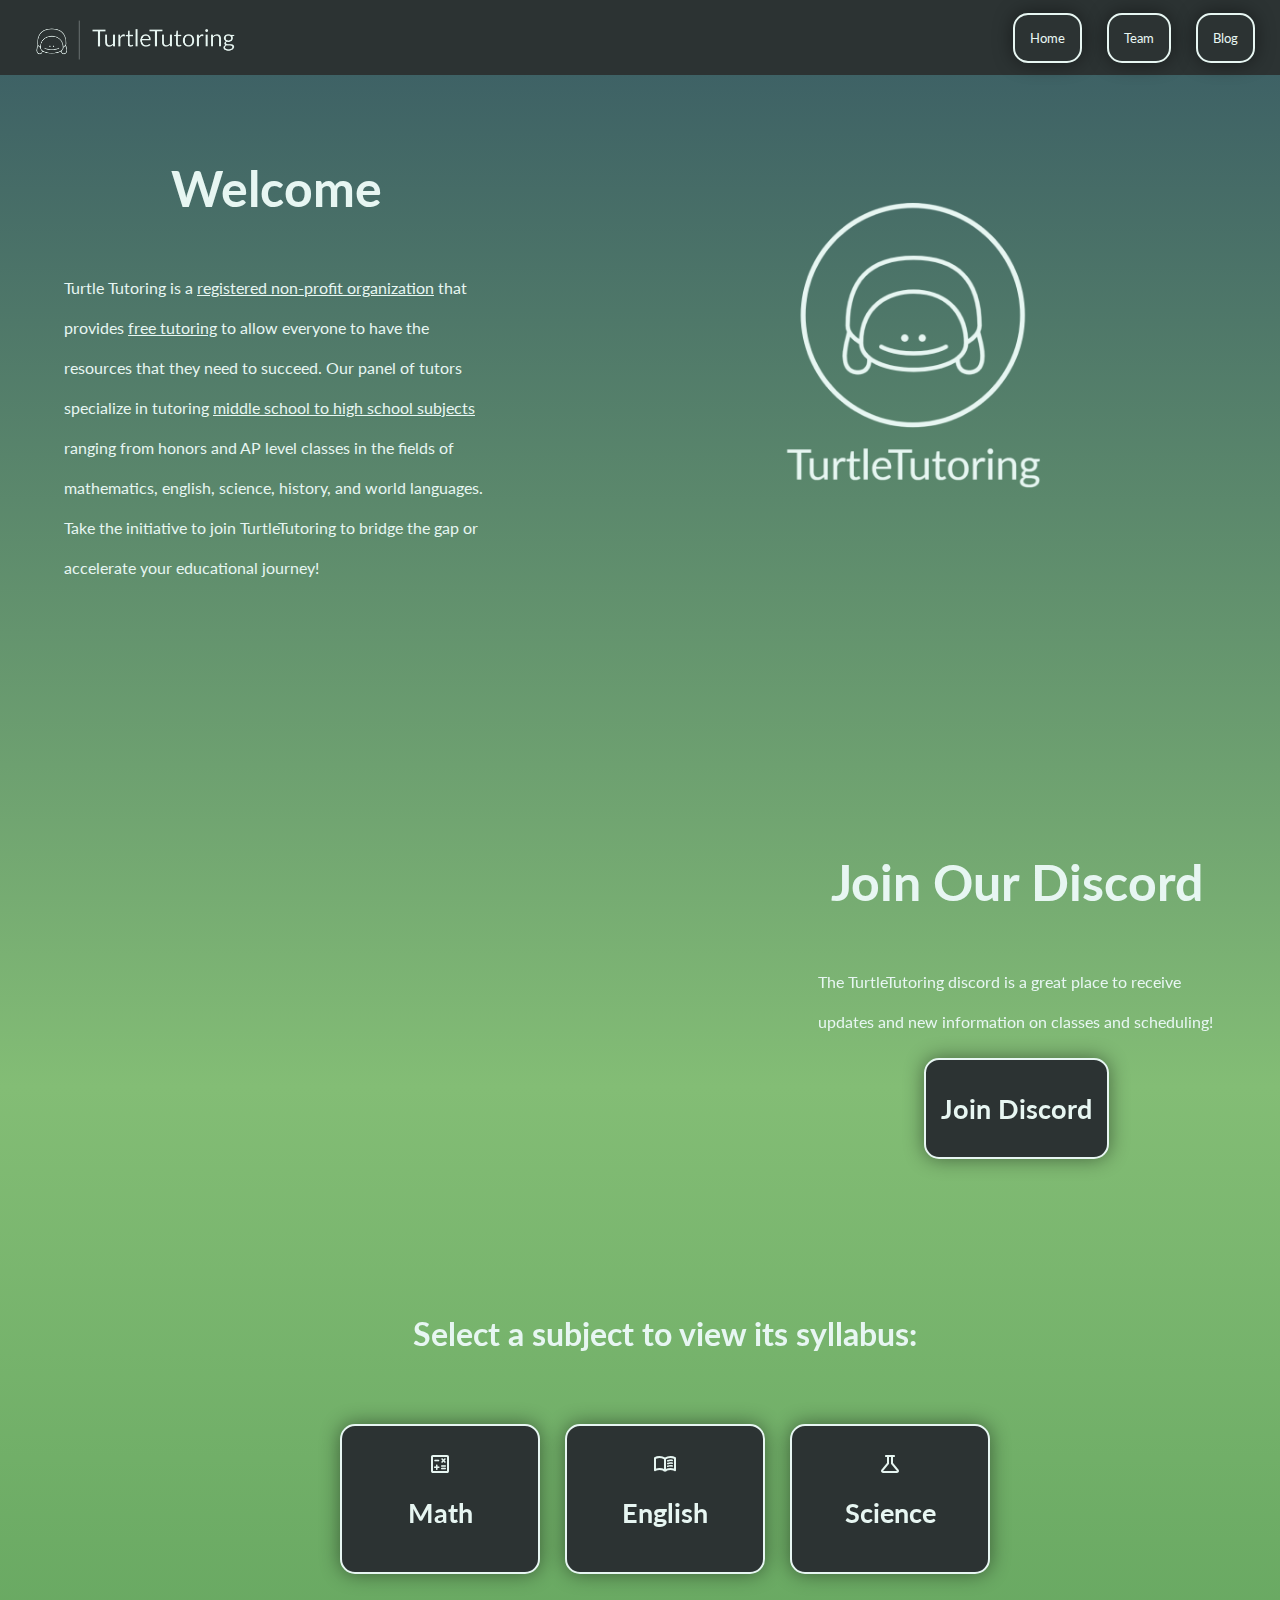
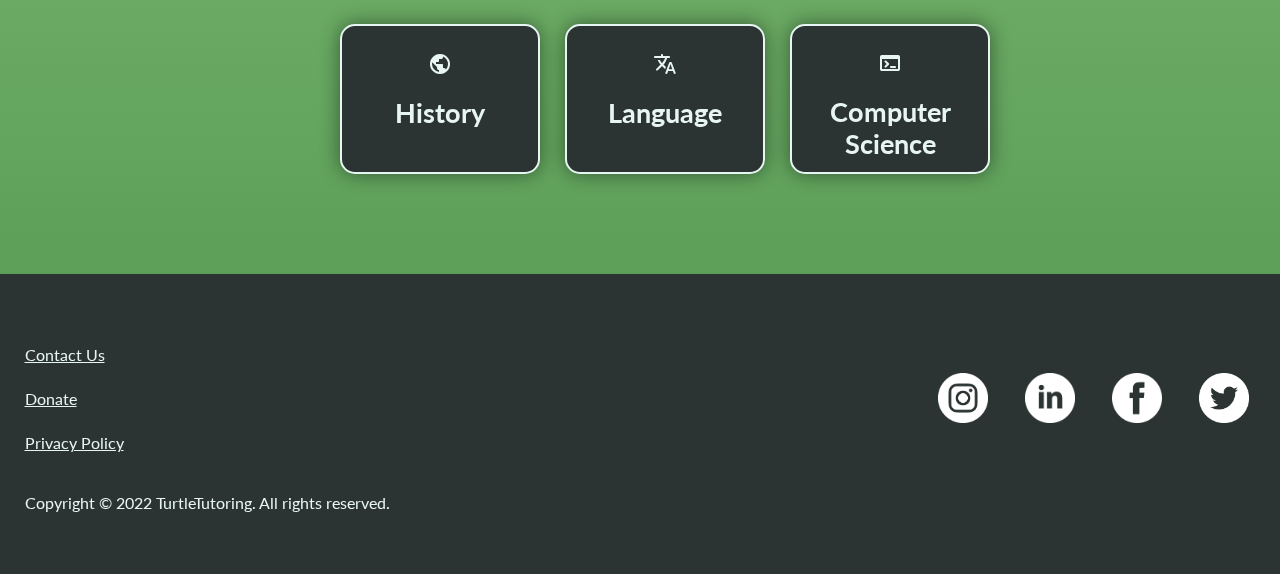
==== commit d9e65314: "Update index.html" ====
--- a/index.html
+++ b/index.html
@@ -38,7 +38,7 @@
     <section>
         <div style="display: flex;">
             <div id="titlearea">
-                <h1 style="font-size: 50px;">Our Purpose</h1>
+                <h1 style="font-size: 50px;">Welcome</h1>
                 <p style="line-height: 40px;">Turtle Tutoring is a <u>registered non-profit organization</u> that provides <u>free tutoring</u> to 
                     allow everyone to have the resources that they need to succeed. Our panel of tutors specialize in tutoring 
                     <u>middle school to high school subjects</u> ranging from honors and AP level classes 
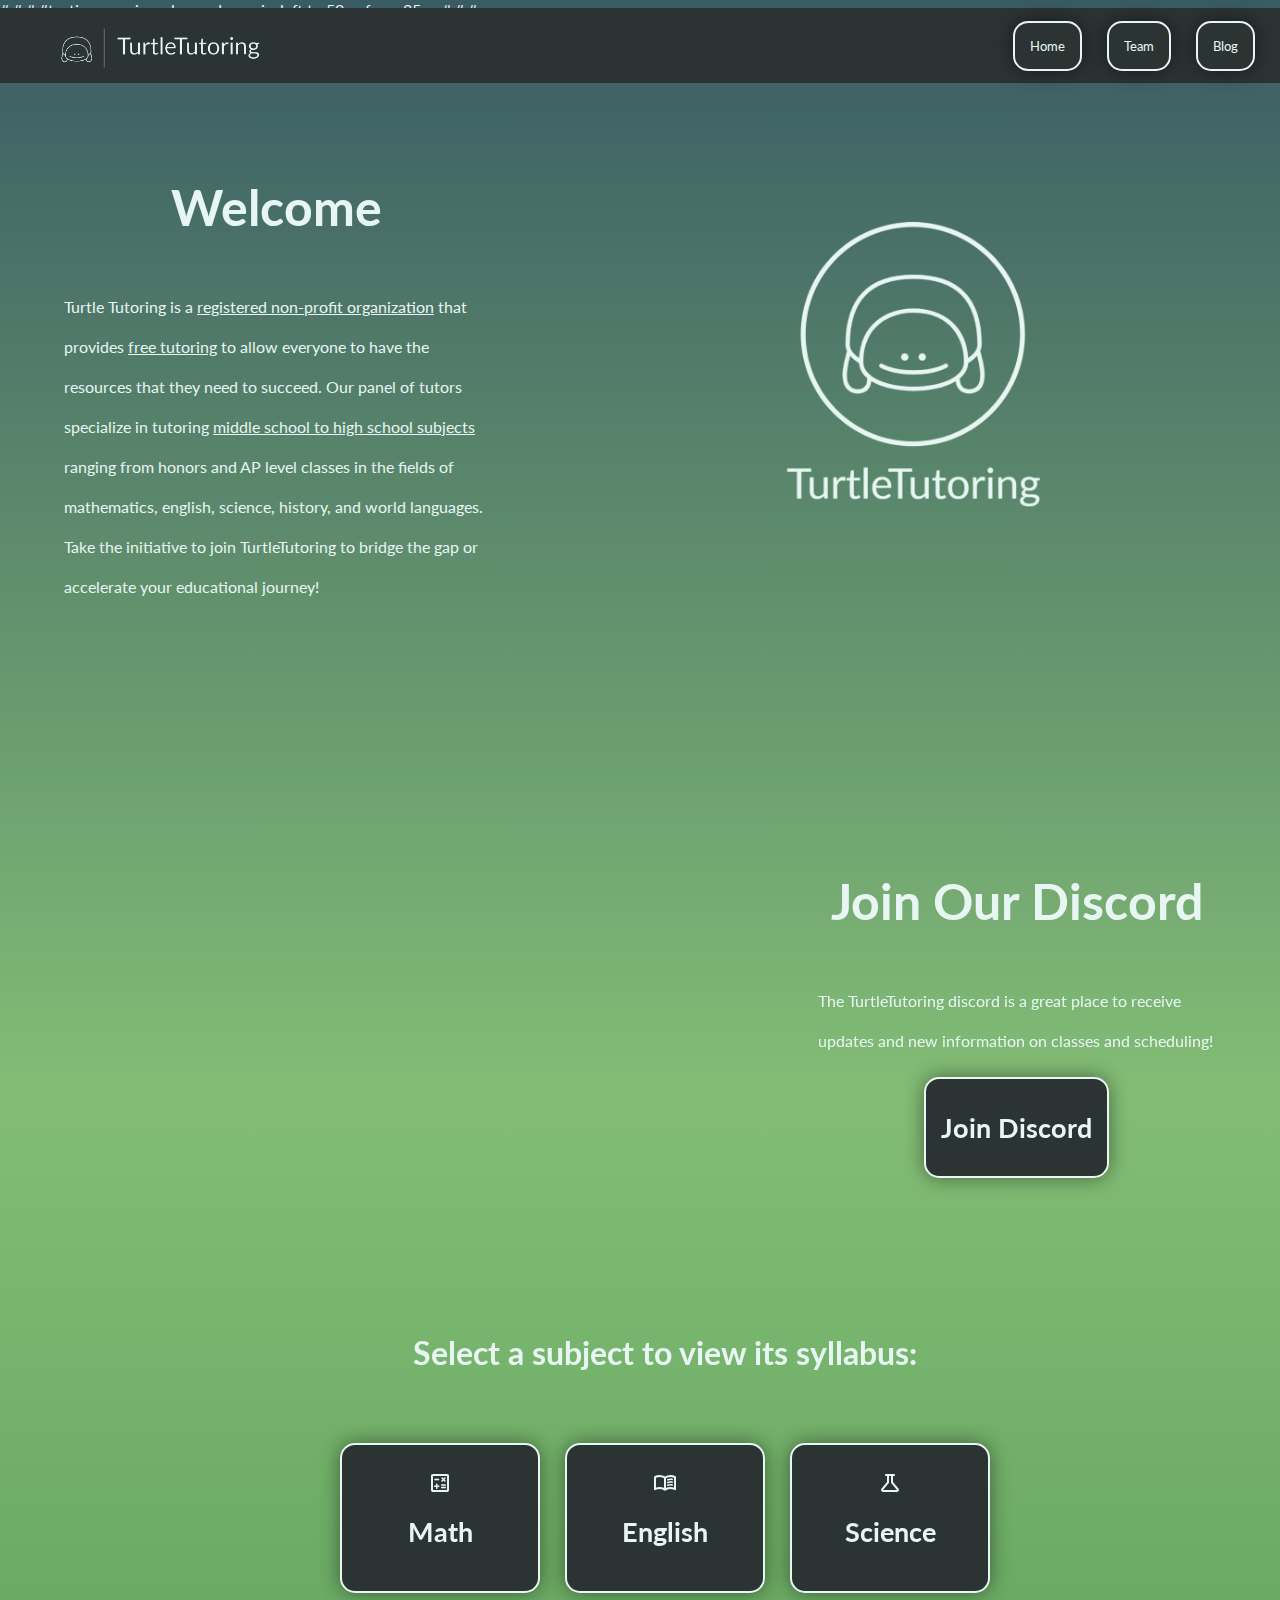
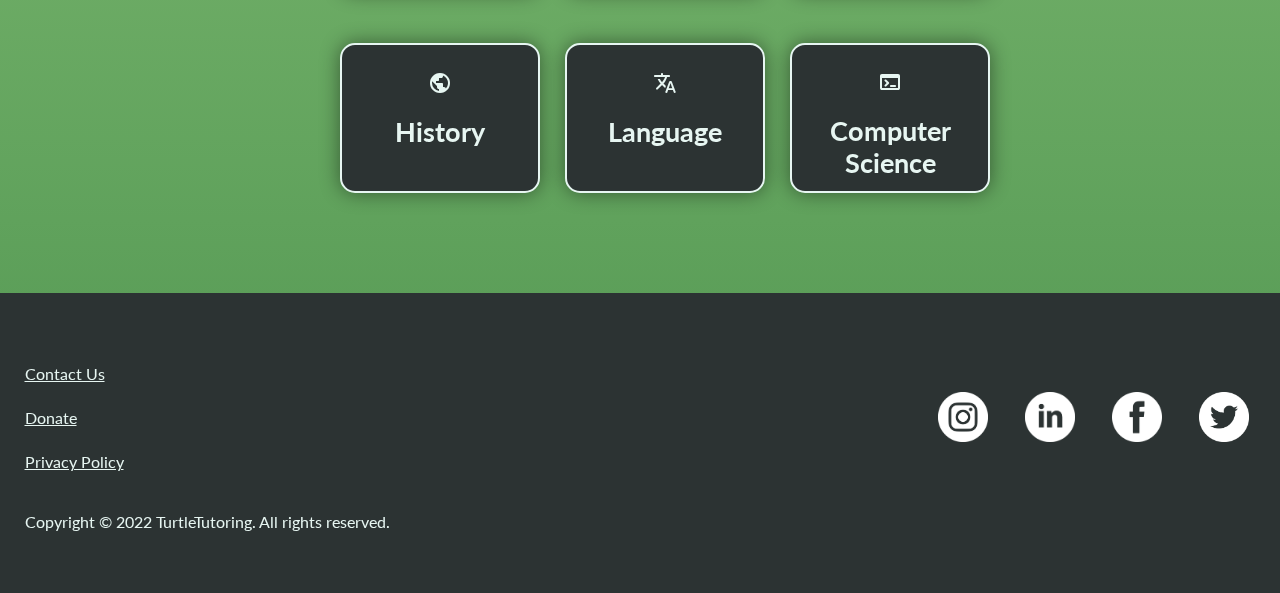
==== commit 876aecaf: "Update index.html" ====
--- a/index.html
+++ b/index.html
@@ -19,11 +19,17 @@
     <meta name="viewport" content="width=device-width, initial-scale=1.0">
     <meta name="msvalidate.01" content="11174C65F0B4F5BEB8A6DBBD23F3F751"/>
 </head>
-
+#
+#
+#
+#testing margins, changed margin-left to 50px from 25px
+#
+#
+#
 <body id="body" class="body">
     <div class="sticky">
         <div class="navbar">
-            <button onclick="home();" style="position:absolute; margin-left: 25px; margin-top: 10px; background-color: transparent; padding: 10px; border: none; box-shadow: none;" class="button"><img style="display:flex; justify-content: start; height: 40px;" src="Images/TurtleTutoringNavbar.png"></button>
+            <button onclick="home();" style="position:absolute; margin-left: 50px; margin-top: 10px; background-color: transparent; padding: 10px; border: none; box-shadow: none;" class="button"><img style="display:flex; justify-content: start; height: 40px;" src="Images/TurtleTutoringNavbar.png"></button>
             <div style="width: 100%; height: 75px; display: flex; align-items: center; justify-content: end;">
                 <button onclick="home();" class="button">Home</button>
                 <div id="spacing"></div>
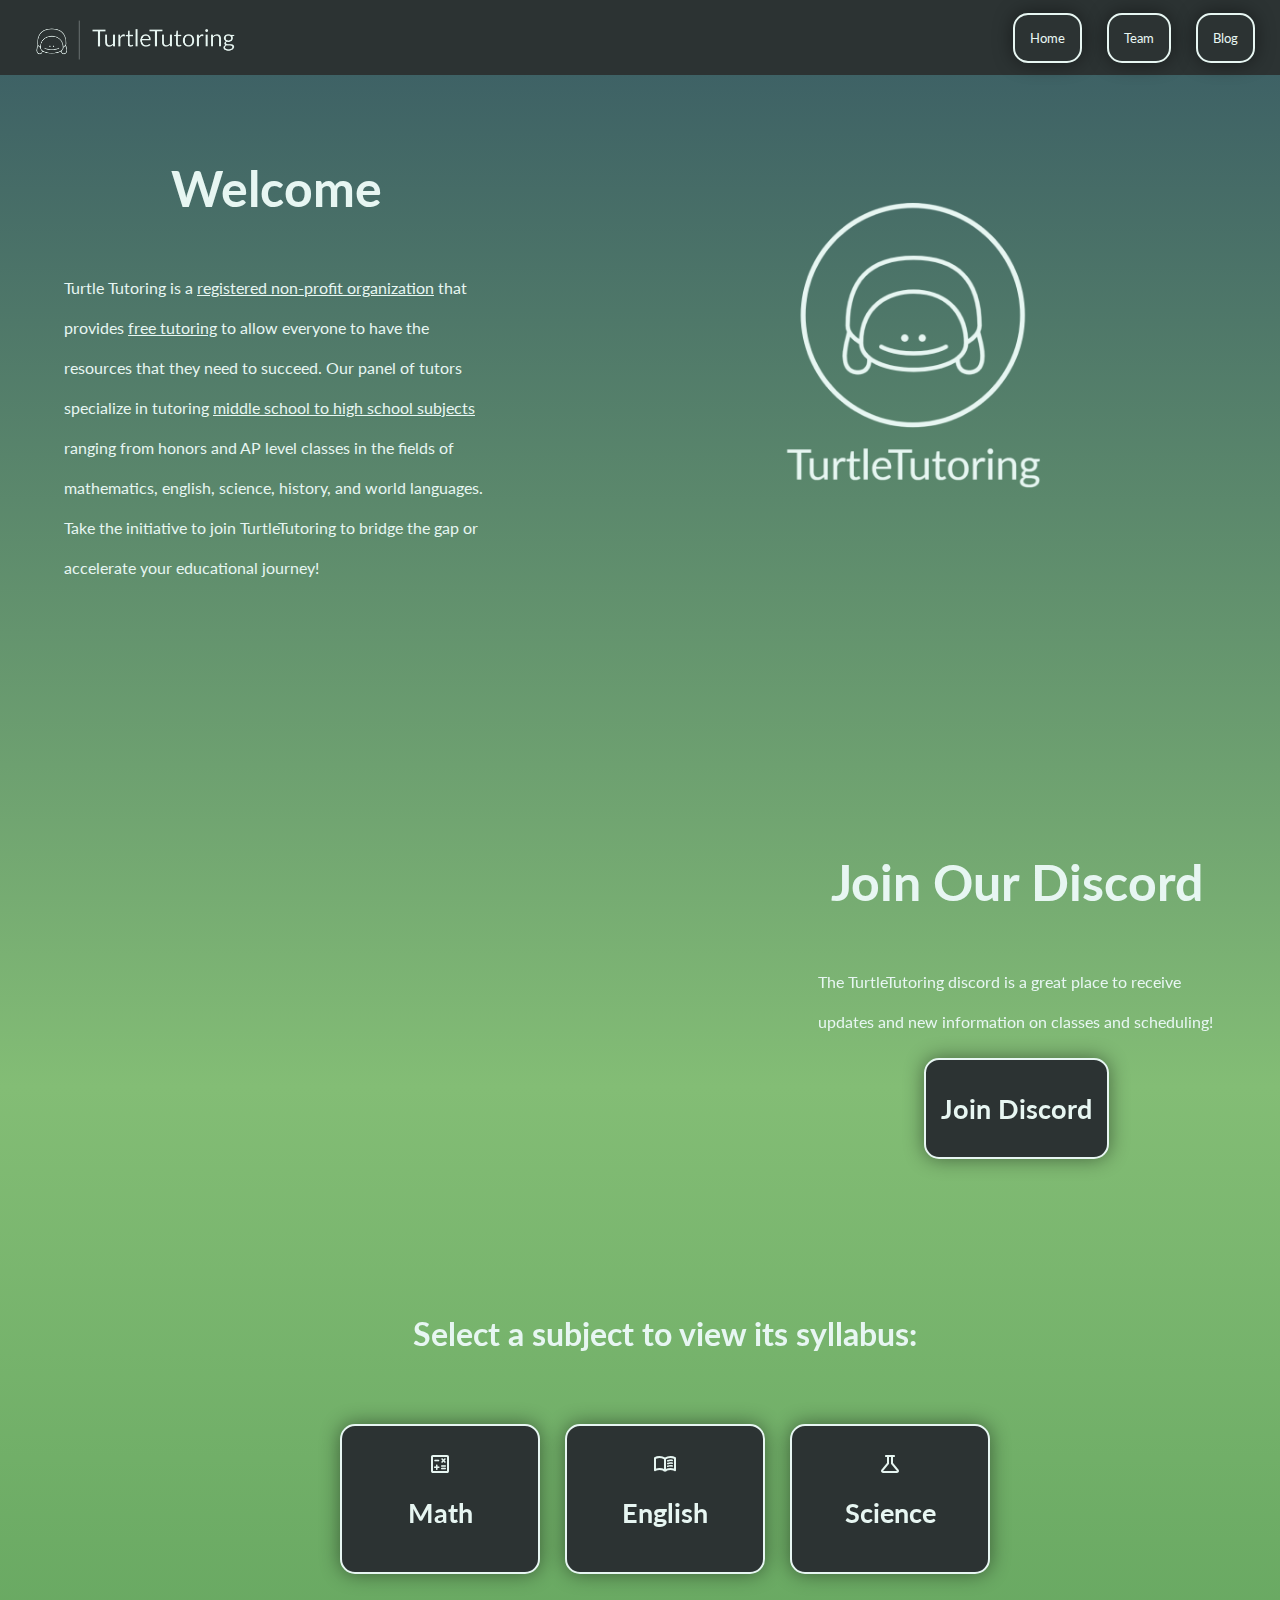
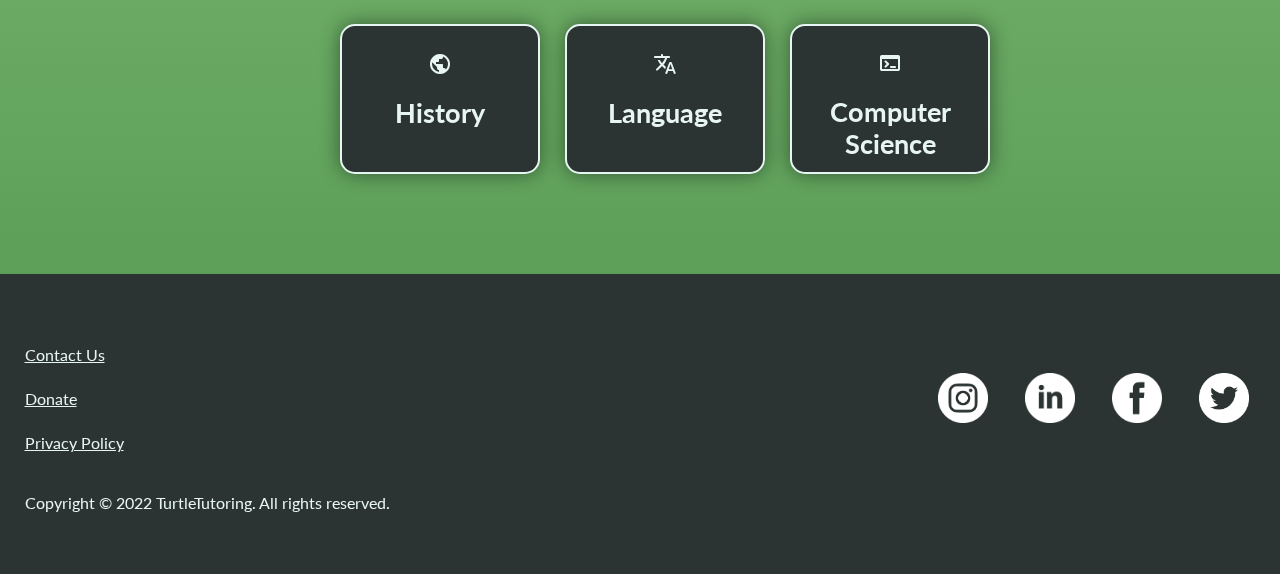
==== commit 50a49682: "Update index.html" ====
--- a/index.html
+++ b/index.html
@@ -19,17 +19,11 @@
     <meta name="viewport" content="width=device-width, initial-scale=1.0">
     <meta name="msvalidate.01" content="11174C65F0B4F5BEB8A6DBBD23F3F751"/>
 </head>
-#
-#
-#
-#testing margins, changed margin-left to 50px from 25px
-#
-#
-#
+
 <body id="body" class="body">
     <div class="sticky">
         <div class="navbar">
-            <button onclick="home();" style="position:absolute; margin-left: 50px; margin-top: 10px; background-color: transparent; padding: 10px; border: none; box-shadow: none;" class="button"><img style="display:flex; justify-content: start; height: 40px;" src="Images/TurtleTutoringNavbar.png"></button>
+            <button onclick="home();" style="position:absolute; margin-left: 25px; margin-top: 10px; background-color: transparent; padding: 10px; border: none; box-shadow: none;" class="button"><img style="display:flex; justify-content: start; height: 40px;" src="Images/TurtleTutoringNavbar.png"></button>
             <div style="width: 100%; height: 75px; display: flex; align-items: center; justify-content: end;">
                 <button onclick="home();" class="button">Home</button>
                 <div id="spacing"></div>
